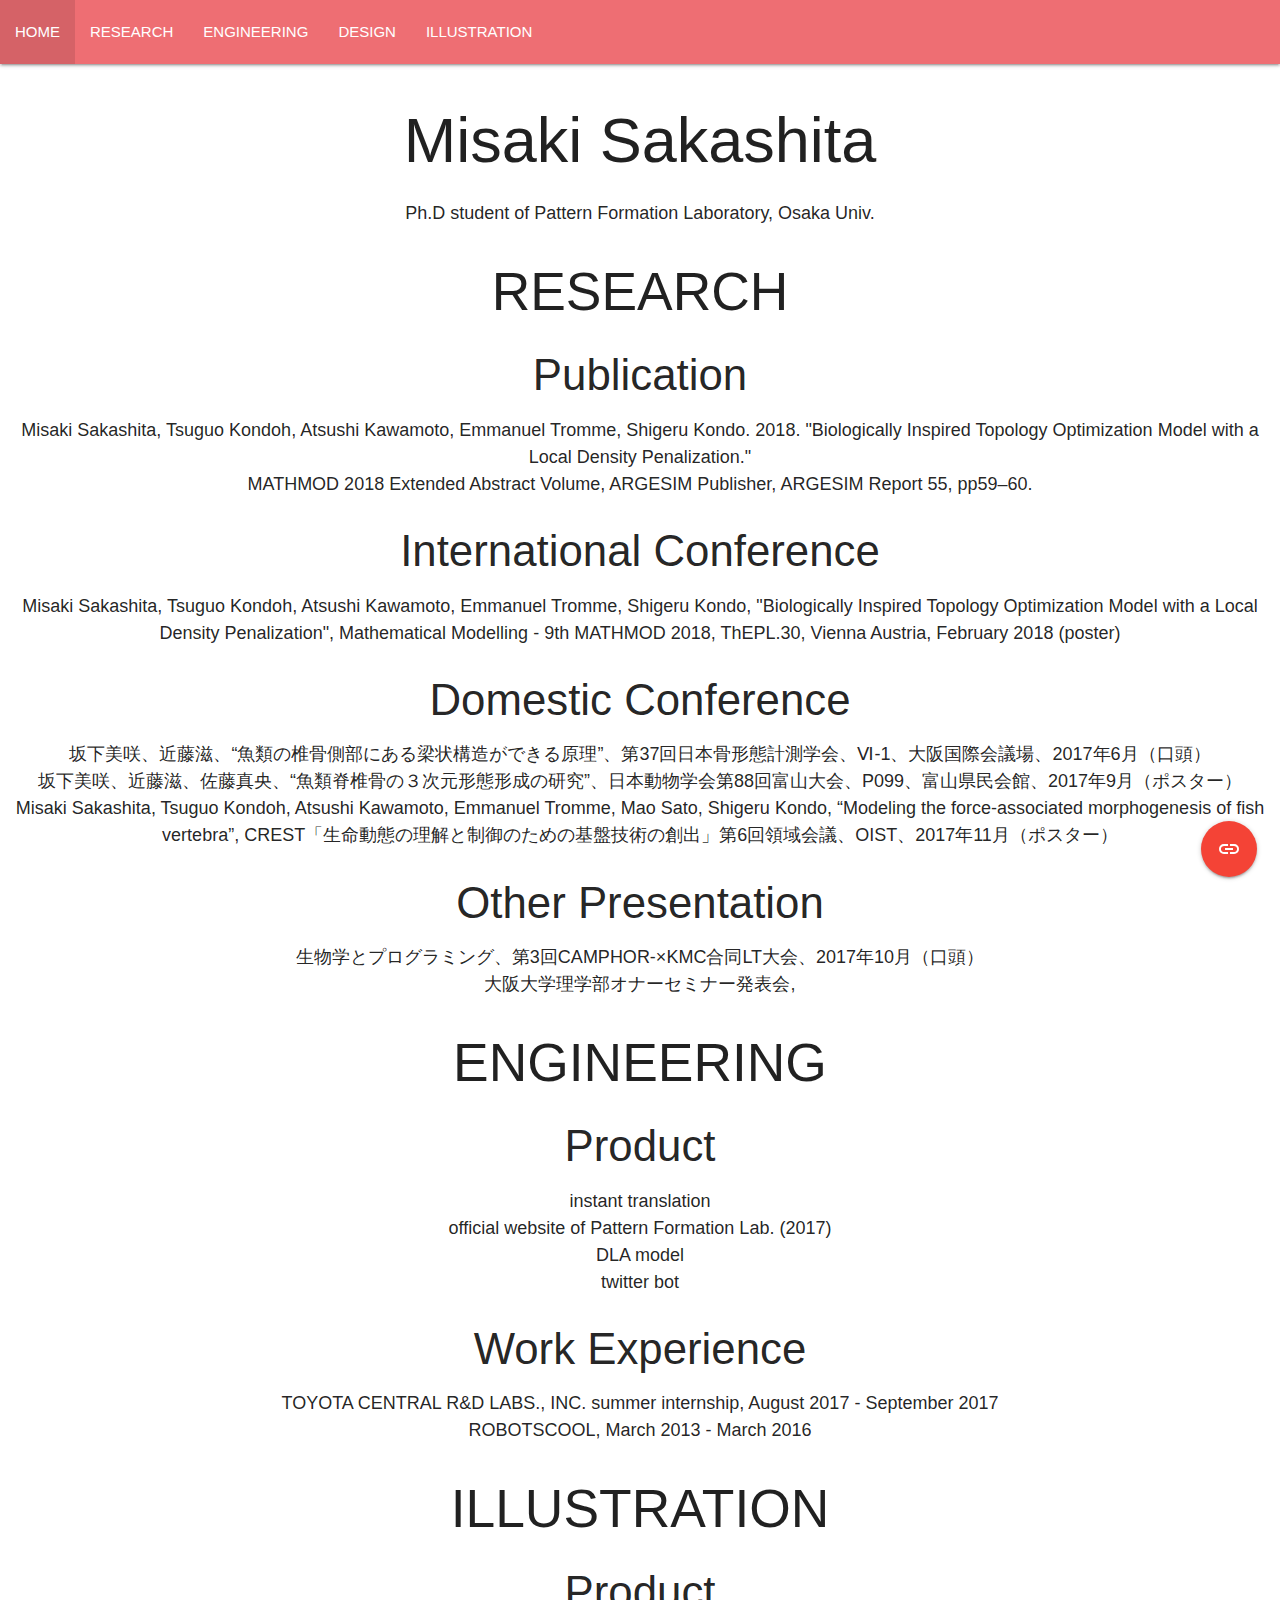
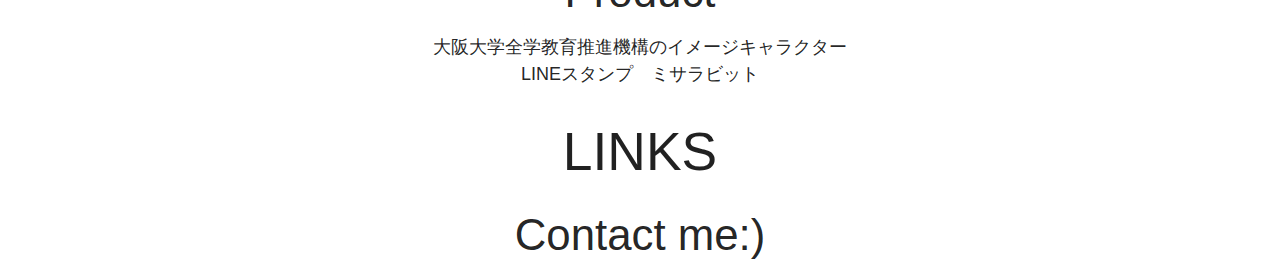
==== index.html @ 88f04515 "initial commit" ====
<!DOCTYPE html>
<html>
    <head>
        <!--Import Google Icon Font-->
        <link href="https://fonts.googleapis.com/icon?family=Material+Icons" rel="stylesheet">
        <!--Import materialize.css-->
        <link type="text/css" rel="stylesheet" href="css/materialize.min.css"  media="screen,projection"/>
        <link type="text/css" rel="stylesheet" href="css/style.css">
        <!--Let browser know website is optimized for mobile-->
        <meta name="viewport" content="width=device-width, initial-scale=1.0"/>
        <title>Misaki Sakashita</title>
    </head>
    <body>
        <nav>
            <ul>
                <li class="tab"><a href="sass.html">HOME</a></li>
                <li class="tab"><a href="badges.html">RESEARCH</a></li>
                <li class="tab"><a href="collapsible.html">ENGINEERING</a></li>
                <li class="tab"><a href="collapsible.html">DESIGN</a></li>
                <li class="tab"><a href="collapsible.html">ILLUSTRATION</a></li>
            </ul>
        </nav>

        <h1>Misaki Sakashita</h1>
        <span>Ph.D student of Pattern Formation Laboratory, Osaka Univ.</span>

        <div class="fixed-action-btn">
            <a class="btn-floating btn-large red waves-effect waves-light ">
                <i class="large material-icons">link</i>
            </a>
        </div>

        <h2>RESEARCH</h2>
        <h3>Publication</h3>
        <p>Misaki Sakashita, Tsuguo Kondoh, Atsushi Kawamoto, Emmanuel Tromme, Shigeru Kondo. 2018. "Biologically Inspired Topology Optimization Model with a Local Density Penalization."<br> MATHMOD 2018 Extended Abstract Volume​, ARGESIM Publisher, ARGESIM Report 55, pp59–60.</p>
        <!-- <h3>Book</h3> -->
        <!-- <p>坂下美咲、近藤滋、動物学の百科事典 第６章 生物の形態形成と反応拡散系, 丸善出版（2018年8月刊行予定）</p> -->
        <h3>International Conference</h3>
        <p>Misaki Sakashita, Tsuguo Kondoh, Atsushi Kawamoto, Emmanuel Tromme, Shigeru Kondo, "Biologically Inspired Topology Optimization Model with a Local Density Penalization", Mathematical Modelling - 9th MATHMOD 2018, ThEPL.30, Vienna Austria, February 2018 (poster)</p>
        <!-- <p>Misaki Sakashita, Tsuguo Kondoh, Atsushi Kawamoto, Emmanuel Tromme, Mao Sato, Shigeru Kondo, Modelling the force-dependent morphogenesis of fish vertebra with topology optimization, 2018 Annual Meeting of the Society for Mathematical Biology & the Japanese Society for Mathematical Biology, Sydney Australia, July 2018 (oral)</p> -->
        <h3>Domestic Conference</h3>
        <p>坂下美咲、近藤滋、“魚類の椎骨側部にある梁状構造ができる原理”、第37回日本骨形態計測学会、Ⅵ-1、大阪国際会議場、2017年6月（口頭）</p>
        <p>坂下美咲、近藤滋、佐藤真央、“魚類脊椎骨の３次元形態形成の研究”、日本動物学会第88回富山大会、P099、富山県民会館、2017年9月（ポスター）</p>
        <p>Misaki Sakashita, Tsuguo Kondoh, Atsushi Kawamoto, Emmanuel Tromme, Mao Sato, Shigeru Kondo, “Modeling the force-associated morphogenesis of fish vertebra”, CREST「生命動態の理解と制御のための基盤技術の創出」第6回領域会議、OIST、2017年11月（ポスター）</p>
        <h3>Other Presentation</h3>
        <p>生物学とプログラミング、第3回CAMPHOR-×KMC合同LT大会、2017年10月（口頭）</p>
        <p>大阪大学理学部オナーセミナー発表会, </p>
        <h2>ENGINEERING</h2>
        <h3>Product</h3>
        <p>instant translation</p>
        <p>official website of Pattern Formation Lab. (2017)</p>
        <p>DLA model</p>
        <p>twitter bot</p>
        <h3>Work Experience</h3>
        <p>TOYOTA CENTRAL R&D LABS., INC. summer internship, August 2017 - September 2017</p>
        <p>ROBOTSCOOL, March 2013 - March 2016</p>
        <!-- <h2>DESIGN</h2> -->
        <!-- <h3>Product</h3> -->
        <h2>ILLUSTRATION</h2>
        <h3>Product</h3>
        <p>大阪大学全学教育推進機構のイメージキャラクター</p>
        <p>LINEスタンプ　ミサラビット</p>
        <h2>LINKS</h2>
        <h3>Contact me:)</h3>
        <!--JavaScript at end of body for optimized loading-->
        <script type="text/javascript" src="js/materialize.min.js"></script>
    </body>
</html>
---- css/style.css ----
body{
    text-align: center;
    font-size: 1.2rem;
}

p{
    margin: 0 10px;
}
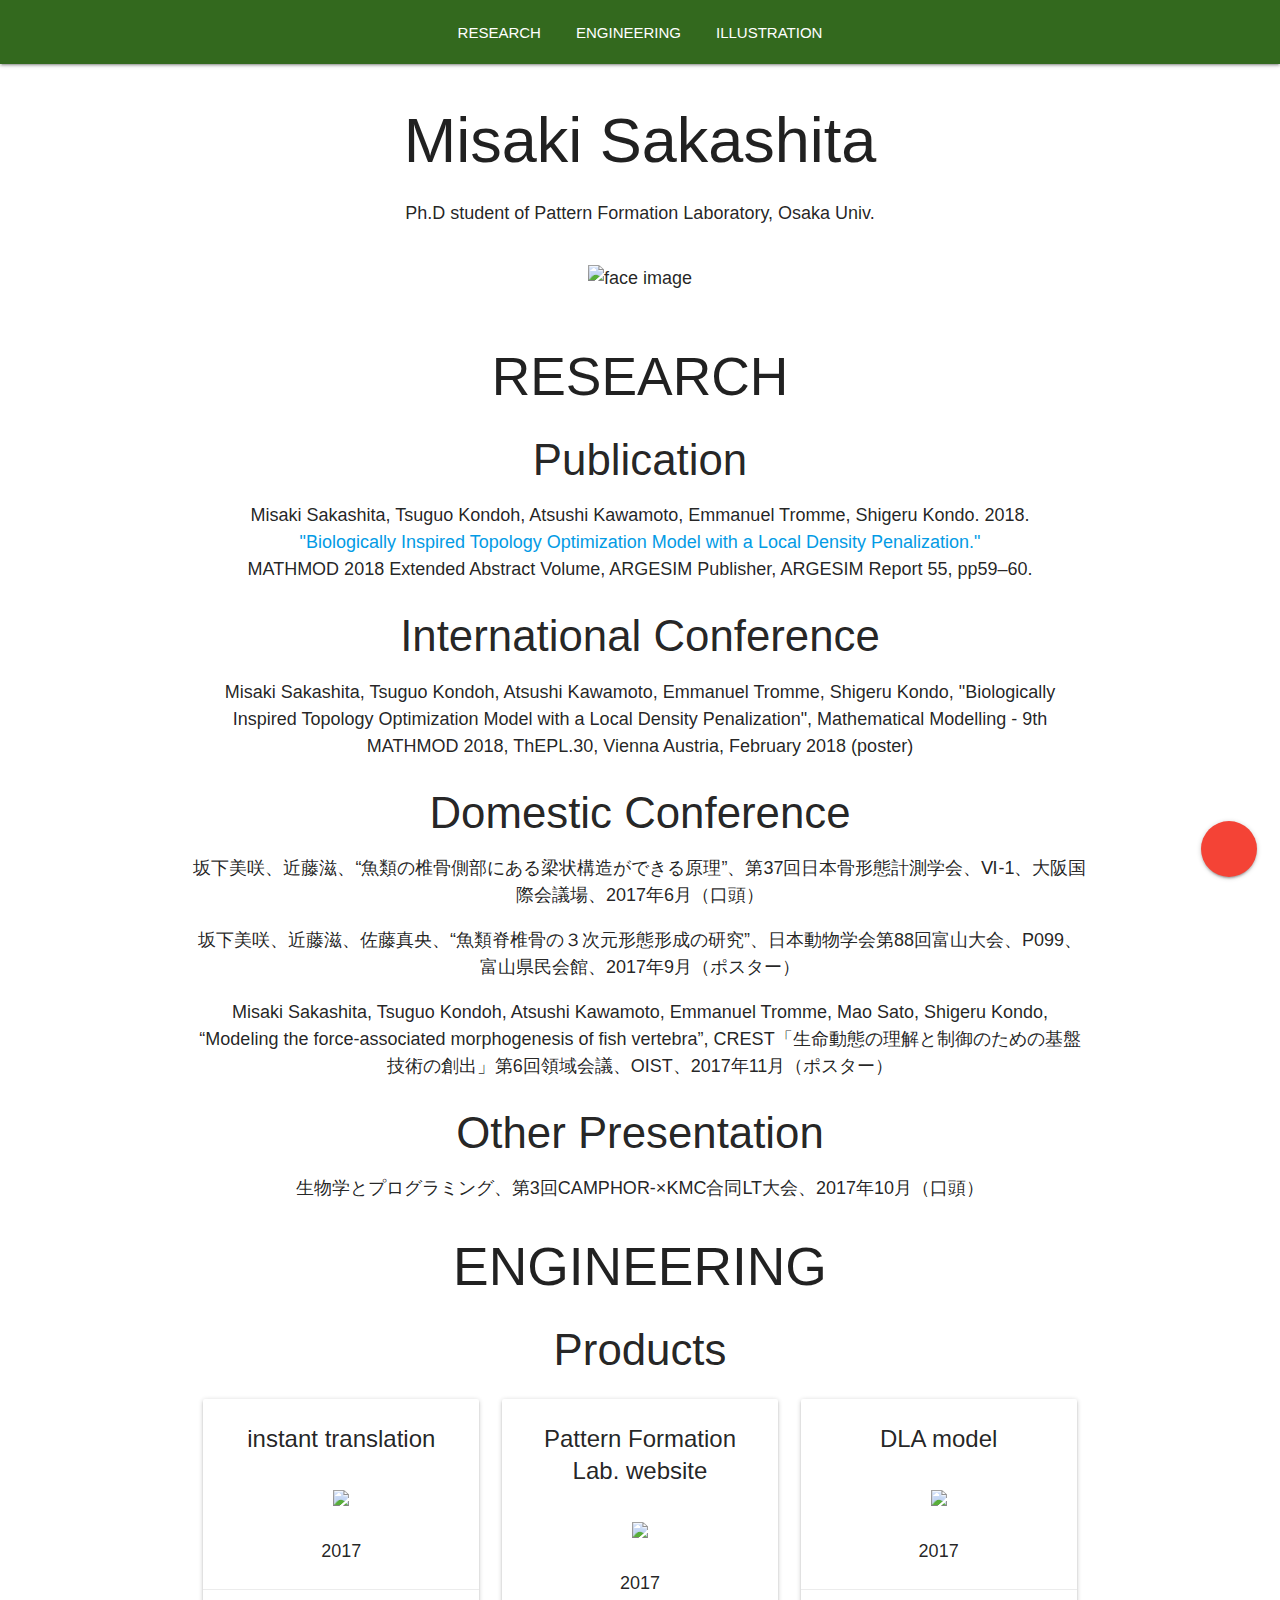
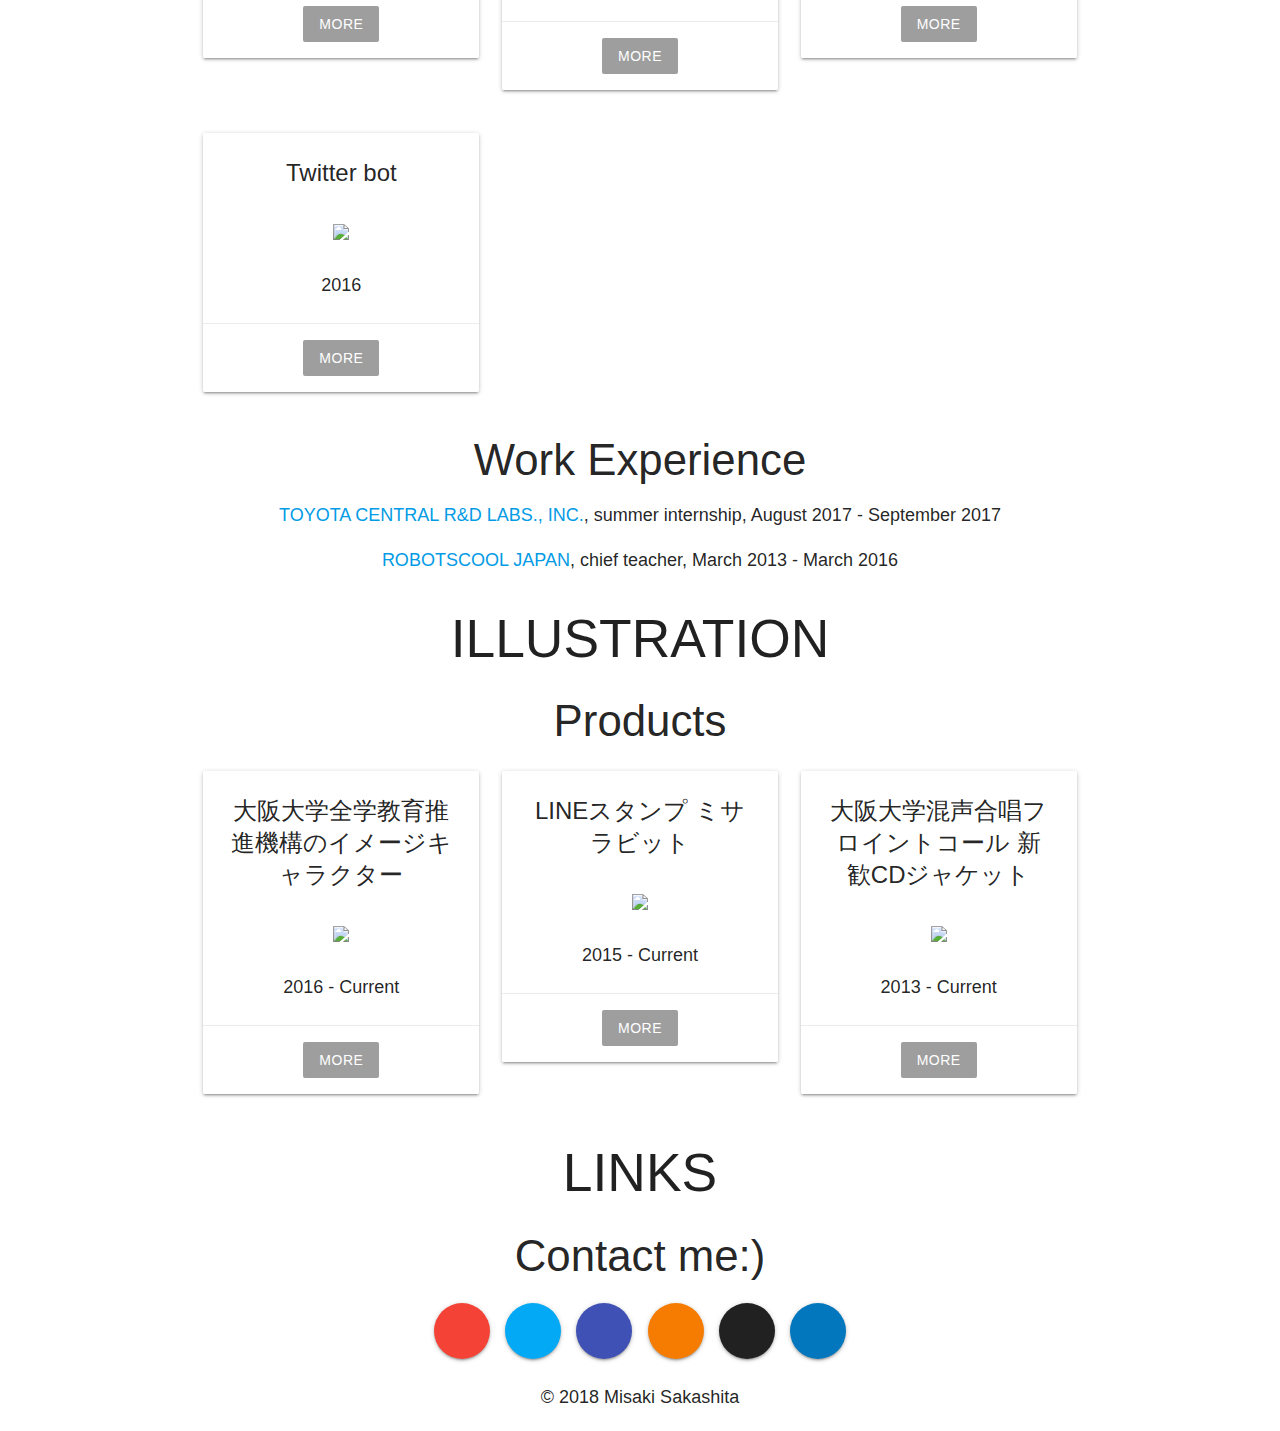
==== commit 0c409969: "add products" ====
--- a/index.html
+++ b/index.html
@@ -3,6 +3,8 @@
     <head>
         <!--Import Google Icon Font-->
         <link href="https://fonts.googleapis.com/icon?family=Material+Icons" rel="stylesheet">
+        <link rel="stylesheet" href="https://use.fontawesome.com/releases/v5.0.13/css/all.css" integrity="sha384-DNOHZ68U8hZfKXOrtjWvjxusGo9WQnrNx2sqG0tfsghAvtVlRW3tvkXWZh58N9jp" crossorigin="anonymous">
+        <link rel='shortcut icon' href='./favicon.ico'/>
         <!--Import materialize.css-->
         <link type="text/css" rel="stylesheet" href="css/materialize.min.css"  media="screen,projection"/>
         <link type="text/css" rel="stylesheet" href="css/style.css">
@@ -11,57 +13,180 @@
         <title>Misaki Sakashita</title>
     </head>
     <body>
-        <nav>
+        <nav class="nav-center light-green darken-4">
             <ul>
-                <li class="tab"><a href="sass.html">HOME</a></li>
                 <li class="tab"><a href="badges.html">RESEARCH</a></li>
                 <li class="tab"><a href="collapsible.html">ENGINEERING</a></li>
-                <li class="tab"><a href="collapsible.html">DESIGN</a></li>
+                <!-- <li class="tab"><a href="collapsible.html">DESIGN</a></li> -->
                 <li class="tab"><a href="collapsible.html">ILLUSTRATION</a></li>
             </ul>
         </nav>
+        <div class="container">
+            <h1>Misaki Sakashita</h1>
+            <p>Ph.D student of Pattern Formation Laboratory, Osaka Univ.</p>
+            <div>
+                <img class="header-icon" src="./images/header.png" width=40% alt="face image"/>
+            </div>
 
-        <h1>Misaki Sakashita</h1>
-        <span>Ph.D student of Pattern Formation Laboratory, Osaka Univ.</span>
+            <div class="fixed-action-btn">
+                <a class="btn-floating btn-large red waves-effect waves-light">
+                    <i class="fas fa-link"></i>
+                </a>
+            </div>
 
-        <div class="fixed-action-btn">
-            <a class="btn-floating btn-large red waves-effect waves-light ">
-                <i class="large material-icons">link</i>
-            </a>
+            <h2>RESEARCH</h2>
+            <h3>Publication</h3>
+            <p>Misaki Sakashita, Tsuguo Kondoh, Atsushi Kawamoto, Emmanuel Tromme, Shigeru Kondo. 2018.<br><a href="https://www.asim-gi.org/publikationen/asim-pub-detail/news/biologically-inspired-topology-optimization-model-with-a-local-density-penalization/?tx_news_pi1%5Bcontroller%5D=News&tx_news_pi1%5Baction%5D=detail&cHash=822c982dd21c79c0af7aadeb0d2defef">"Biologically Inspired Topology Optimization Model with a Local Density Penalization."</a><br> MATHMOD 2018 Extended Abstract Volume​, ARGESIM Publisher, ARGESIM Report 55, pp59–60.</p>
+            <!-- <h3>Book</h3> -->
+            <!-- <p>坂下美咲、近藤滋、動物学の百科事典 第６章 生物の形態形成と反応拡散系, 丸善出版（2018年8月刊行予定）</p> -->
+            <h3>International Conference</h3>
+            <p>Misaki Sakashita, Tsuguo Kondoh, Atsushi Kawamoto, Emmanuel Tromme, Shigeru Kondo, "Biologically Inspired Topology Optimization Model with a Local Density Penalization", Mathematical Modelling - 9th MATHMOD 2018, ThEPL.30, Vienna Austria, February 2018 (poster)</p>
+            <!-- <p>Misaki Sakashita, Tsuguo Kondoh, Atsushi Kawamoto, Emmanuel Tromme, Mao Sato, Shigeru Kondo, Modelling the force-dependent morphogenesis of fish vertebra with topology optimization, 2018 Annual Meeting of the Society for Mathematical Biology & the Japanese Society for Mathematical Biology, Sydney Australia, July 2018 (oral)</p> -->
+            <h3>Domestic Conference</h3>
+            <p>坂下美咲、近藤滋、“魚類の椎骨側部にある梁状構造ができる原理”、第37回日本骨形態計測学会、Ⅵ-1、大阪国際会議場、2017年6月（口頭）</p>
+            <p>坂下美咲、近藤滋、佐藤真央、“魚類脊椎骨の３次元形態形成の研究”、日本動物学会第88回富山大会、P099、富山県民会館、2017年9月（ポスター）</p>
+            <p>Misaki Sakashita, Tsuguo Kondoh, Atsushi Kawamoto, Emmanuel Tromme, Mao Sato, Shigeru Kondo, “Modeling the force-associated morphogenesis of fish vertebra”, CREST「生命動態の理解と制御のための基盤技術の創出」第6回領域会議、OIST、2017年11月（ポスター）</p>
+            <h3>Other Presentation</h3>
+            <p>生物学とプログラミング、第3回CAMPHOR-×KMC合同LT大会、2017年10月（口頭）</p>
+            <h2>ENGINEERING</h2>
+            <h3>Products</h3>
+            <div class="row">
+                <div class="col s4">
+                    <div class="card">
+                        <div class="card-content">
+                            <span class="card-title">instant translation</span>
+                        </div>
+                        <div class="image-container">
+                            <img src="images/instant-translation.png">
+                        </div>
+                        <div class="card-content">
+                            <p>2017</p>
+                        </div>
+                        <div class="card-action">
+                            <a class="btn grey waves-effect z-depth-0" href="https://github.com/marty958/instant-translation">MORE</a>
+                        </div>
+                    </div>
+                </div>
+                <div class="col s4">
+                    <div class="card">
+                        <div class="card-content">
+                            <span class="card-title">Pattern Formation Lab. website</span>
+                        </div>
+                        <div class="image-container">
+                            <img src="images/lab_website.png">
+                        </div>
+                        <div class="card-content">
+                            <p>2017</p>
+                        </div>
+                        <div class="card-action">
+                            <a class="btn grey waves-effect z-depth-0" href="http://www.fbs.osaka-u.ac.jp/labs/skondo/">MORE</a>
+                        </div>
+                    </div>
+                </div>
+                <div class="col s4">
+                    <div class="card">
+                        <div class="card-content">
+                            <span class="card-title">DLA model</span>
+                        </div>
+                        <div class="image-container">
+                            <img src="images/dla.png">
+                        </div>
+                        <div class="card-content">
+                            <p>2017</p>
+                        </div>
+                        <div class="card-action">
+                            <a class="btn grey waves-effect z-depth-0" href="#">MORE</a>
+                        </div>
+                    </div>
+                </div>
+            </div>
+            <div class="row">
+                <div class="col s4">
+                    <div class="card">
+                        <div class="card-content">
+                            <span class="card-title">Twitter bot</span>
+                        </div>
+                        <div class="image-container">
+                            <img src="images/Noimage.png">
+                        </div>
+                        <div class="card-content">
+                            <p>2016</p>
+                        </div>
+                        <div class="card-action">
+                            <a class="btn grey waves-effect z-depth-0" href="#">MORE</a>
+                        </div>
+                    </div>
+                </div>
+            </div>
+            <h3>Work Experience</h3>
+            <p><a href="https://www.tytlabs.com/">TOYOTA CENTRAL R&D LABS., INC.</a>, summer internship, August 2017 - September 2017</p>
+            <p><a href="http://robotscool.com/jp/">ROBOTSCOOL JAPAN</a>, chief teacher, March 2013 - March 2016</p>
+            <!-- <h2>DESIGN</h2> -->
+            <!-- <h3>Product</h3> -->
+            <h2>ILLUSTRATION</h2>
+            <h3>Products</h3>
+            <div class="row">
+                <div class="col s4">
+                    <div class="card">
+                        <div class="card-content">
+                            <span class="card-title">大阪大学全学教育推進機構のイメージキャラクター</span>
+                        </div>
+                        <div class="image-container">
+                            <img src="images/celas-kun-study.png">
+                        </div>
+                        <div class="card-content">
+                            <p>2016 - Current</p>
+                        </div>
+                        <div class="card-action">
+                            <a class="btn grey waves-effect z-depth-0" href="http://www.celas.osaka-u.ac.jp/copyright/">MORE</a>
+                        </div>
+                    </div>
+                </div>
+                <div class="col s4">
+                    <div class="card">
+                        <div class="card-content">
+                            <span class="card-title">LINEスタンプ ミサラビット</span>
+                        </div>
+                        <div class="image-container">
+                            <img src="images/misarabbit.png">
+                        </div>
+                        <div class="card-content">
+                            <p>2015 - Current</p>
+                        </div>
+                        <div class="card-action">
+                            <a class="btn grey waves-effect z-depth-0" href="https://store.line.me/stickershop/product/1245773/ja">MORE</a>
+                        </div>
+                    </div>
+                </div>
+                <div class="col s4">
+                    <div class="card">
+                        <div class="card-content">
+                            <span class="card-title">大阪大学混声合唱フロイントコール 新歓CDジャケット</span>
+                        </div>
+                        <div class="image-container">
+                            <img src="images/Noimage.png">
+                        </div>
+                        <div class="card-content">
+                            <p>2013 - Current</p>
+                        </div>
+                        <div class="card-action">
+                            <a class="btn grey waves-effect z-depth-0" href="http://sound.jp/freund/index.html">MORE</a>
+                        </div>
+                    </div>
+                </div>
+            </div>
+            <h2>LINKS</h2>
+            <h3>Contact me:)</h3>
+            <div class="icon-container">
+                <a class="btn-floating btn-large waves-effect waves-light red" href="mailto:skstmsk.support@gmail.com"><i class="fas fa-envelope"></i></a>
+                <a class="btn-floating btn-large waves-effect waves-light light-blue" href="https://twitter.com/marty1martie"><i class="fab fa-twitter fa-2x"></i></a>
+                <a class="btn-floating btn-large waves-effect waves-light indigo" href="https://www.facebook.com/misaki.sakashita.129?ref=bookmarks"><i class="fab fa-facebook fa-2x"></i></a>
+                <a class="btn-floating btn-large waves-effect waves-light orange darken-2" href="http://skstmrty.hatenablog.com/"><i class="fas fa-rss fa-2x"></i></a>
+                <a class="btn-floating btn-large waves-effect waves-light grey darken-4" href="https://github.com/marty958"><i class="fab fa-github fa-2x"></i></a>
+                <a class="btn-floating btn-large waves-effect waves-light light-blue darken-3" href="https://www.slideshare.net/skstmsk?utm_campaign=profiletracking&utm_medium=sssite&utm_source=ssslideview"><i class="fab fa-slideshare fa-2x"></i></a>
+            </div>
         </div>
-
-        <h2>RESEARCH</h2>
-        <h3>Publication</h3>
-        <p>Misaki Sakashita, Tsuguo Kondoh, Atsushi Kawamoto, Emmanuel Tromme, Shigeru Kondo. 2018. "Biologically Inspired Topology Optimization Model with a Local Density Penalization."<br> MATHMOD 2018 Extended Abstract Volume​, ARGESIM Publisher, ARGESIM Report 55, pp59–60.</p>
-        <!-- <h3>Book</h3> -->
-        <!-- <p>坂下美咲、近藤滋、動物学の百科事典 第６章 生物の形態形成と反応拡散系, 丸善出版（2018年8月刊行予定）</p> -->
-        <h3>International Conference</h3>
-        <p>Misaki Sakashita, Tsuguo Kondoh, Atsushi Kawamoto, Emmanuel Tromme, Shigeru Kondo, "Biologically Inspired Topology Optimization Model with a Local Density Penalization", Mathematical Modelling - 9th MATHMOD 2018, ThEPL.30, Vienna Austria, February 2018 (poster)</p>
-        <!-- <p>Misaki Sakashita, Tsuguo Kondoh, Atsushi Kawamoto, Emmanuel Tromme, Mao Sato, Shigeru Kondo, Modelling the force-dependent morphogenesis of fish vertebra with topology optimization, 2018 Annual Meeting of the Society for Mathematical Biology & the Japanese Society for Mathematical Biology, Sydney Australia, July 2018 (oral)</p> -->
-        <h3>Domestic Conference</h3>
-        <p>坂下美咲、近藤滋、“魚類の椎骨側部にある梁状構造ができる原理”、第37回日本骨形態計測学会、Ⅵ-1、大阪国際会議場、2017年6月（口頭）</p>
-        <p>坂下美咲、近藤滋、佐藤真央、“魚類脊椎骨の３次元形態形成の研究”、日本動物学会第88回富山大会、P099、富山県民会館、2017年9月（ポスター）</p>
-        <p>Misaki Sakashita, Tsuguo Kondoh, Atsushi Kawamoto, Emmanuel Tromme, Mao Sato, Shigeru Kondo, “Modeling the force-associated morphogenesis of fish vertebra”, CREST「生命動態の理解と制御のための基盤技術の創出」第6回領域会議、OIST、2017年11月（ポスター）</p>
-        <h3>Other Presentation</h3>
-        <p>生物学とプログラミング、第3回CAMPHOR-×KMC合同LT大会、2017年10月（口頭）</p>
-        <p>大阪大学理学部オナーセミナー発表会, </p>
-        <h2>ENGINEERING</h2>
-        <h3>Product</h3>
-        <p>instant translation</p>
-        <p>official website of Pattern Formation Lab. (2017)</p>
-        <p>DLA model</p>
-        <p>twitter bot</p>
-        <h3>Work Experience</h3>
-        <p>TOYOTA CENTRAL R&D LABS., INC. summer internship, August 2017 - September 2017</p>
-        <p>ROBOTSCOOL, March 2013 - March 2016</p>
-        <!-- <h2>DESIGN</h2> -->
-        <!-- <h3>Product</h3> -->
-        <h2>ILLUSTRATION</h2>
-        <h3>Product</h3>
-        <p>大阪大学全学教育推進機構のイメージキャラクター</p>
-        <p>LINEスタンプ　ミサラビット</p>
-        <h2>LINKS</h2>
-        <h3>Contact me:)</h3>
+        <footer>&copy; 2018 Misaki Sakashita</footer>
         <!--JavaScript at end of body for optimized loading-->
         <script type="text/javascript" src="js/materialize.min.js"></script>
     </body>
--- a/css/style.css
+++ b/css/style.css
@@ -3,6 +3,38 @@
     font-size: 1.2rem;
 }
 
-p{
+/* p{
     margin: 0 10px;
+} */
+
+nav.nav-center ul{
+    text-align: center;
 }
+nav.nav-center ul li{
+    display: inline;
+    float: none;
+}
+nav.nav-center ul li a{
+    display: inline-block;
+}
+img.header-icon{
+    margin: 20px 0;
+}
+
+.card img{
+    width: 100%;
+}
+
+.icon-container{
+    margin: 10px 0;
+}
+.icon-container a{
+    margin: 5px;
+}
+footer{
+    margin: 20px 0;
+    text-align: center;
+}
+/* .icon-container i{
+    margin: 10px;
+} */
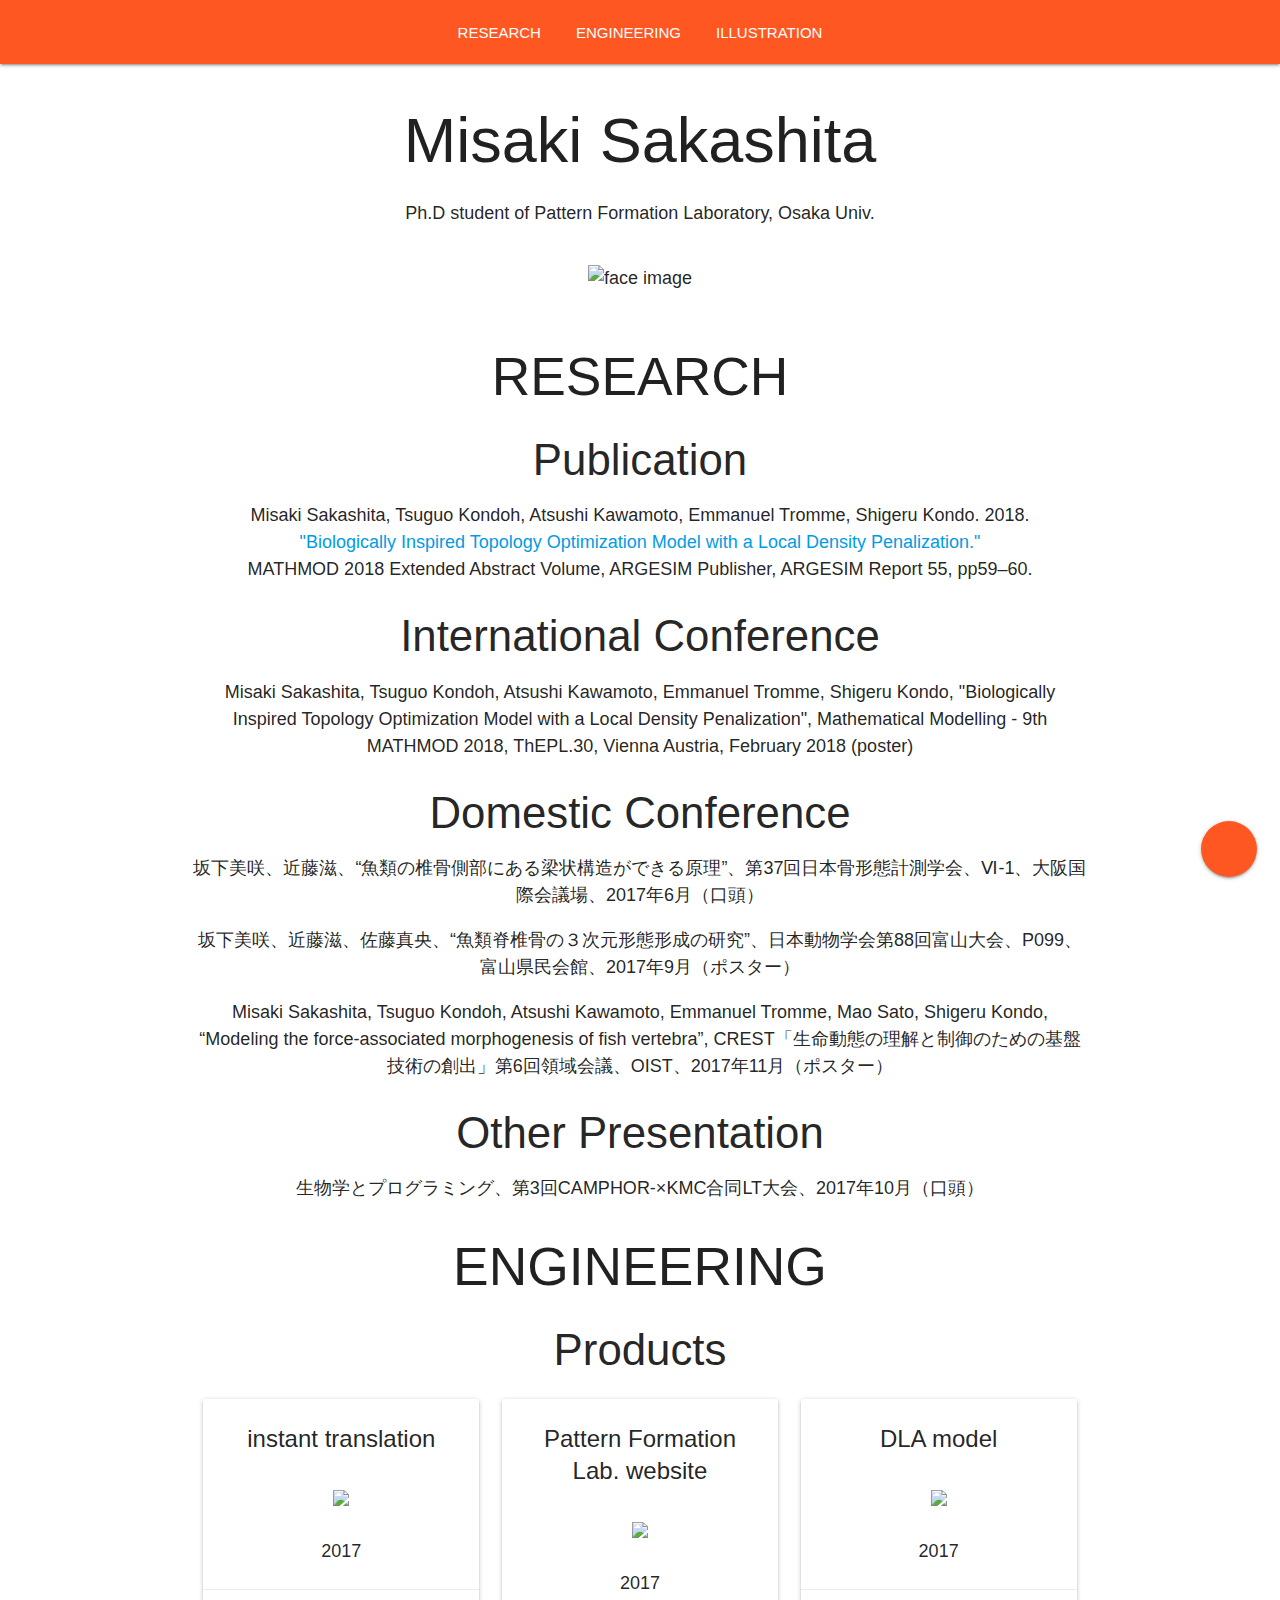
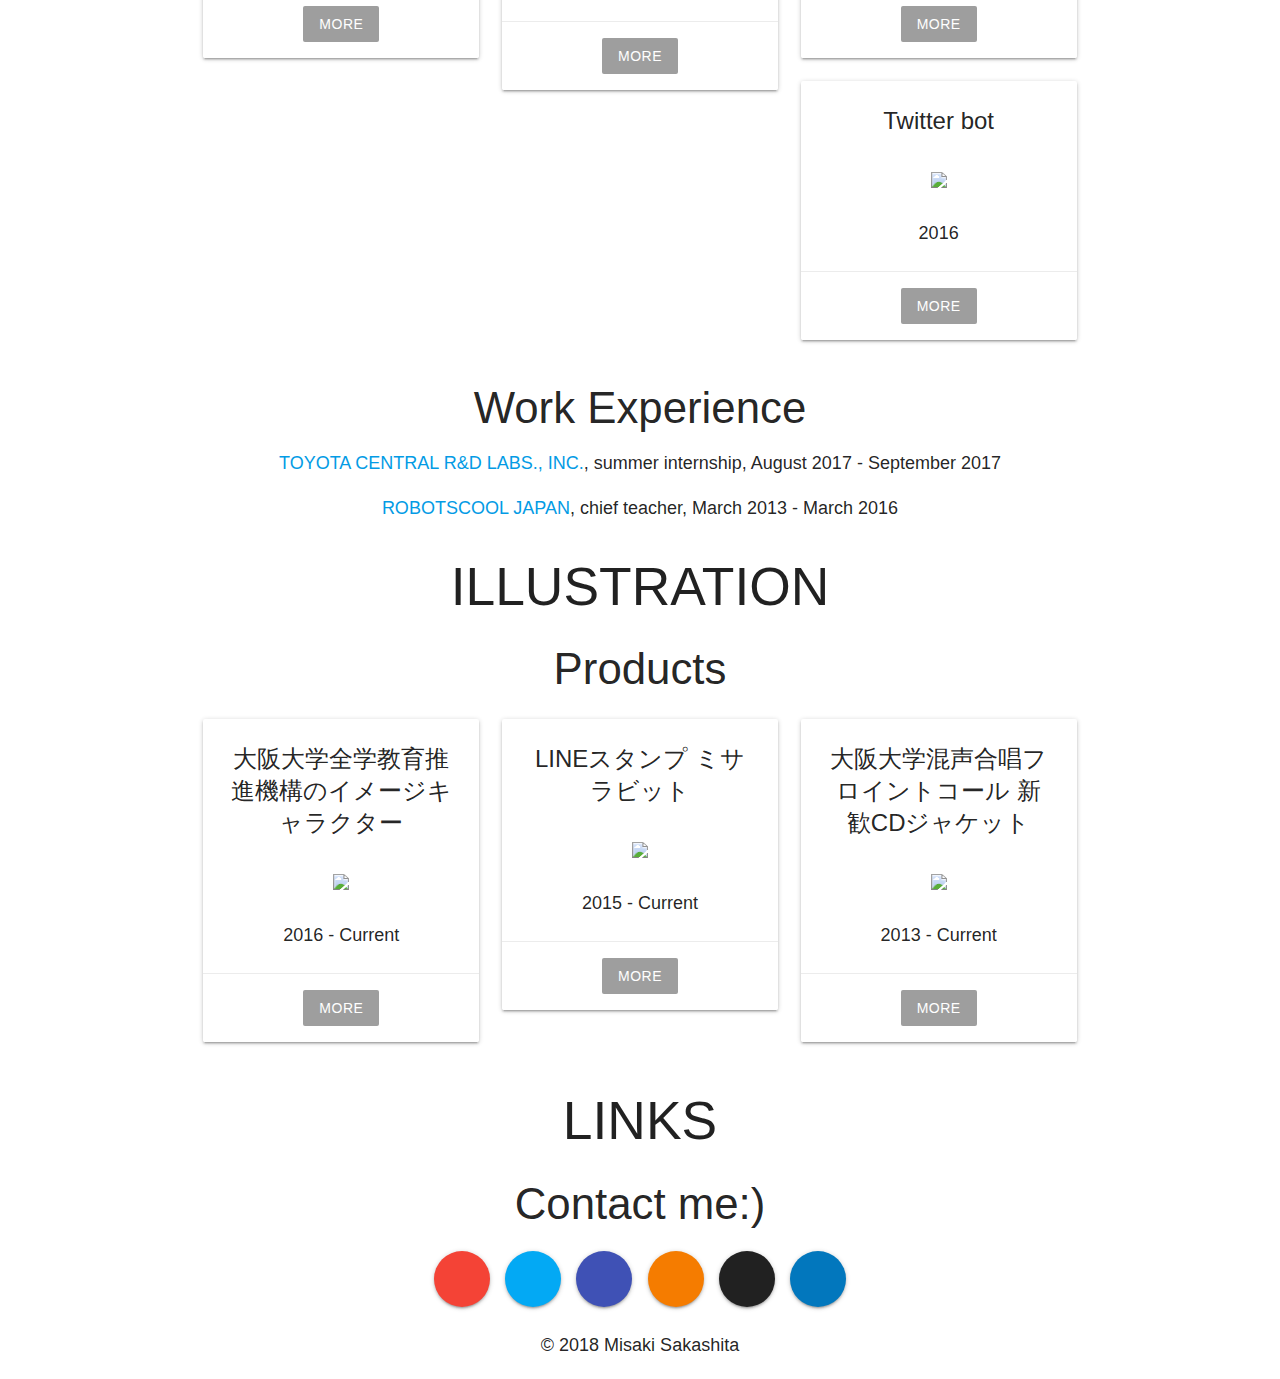
==== commit ab2cb2a5: "add scroll and responsive design" ====
--- a/index.html
+++ b/index.html
@@ -1,6 +1,9 @@
 <!DOCTYPE html>
 <html>
     <head>
+        <meta charset="utf-8">
+    	<meta http-equiv="X-UA-Compatible" content="IE=edge">
+    	<meta name="viewport" content="width=device-width, initial-scale=1">
         <!--Import Google Icon Font-->
         <link href="https://fonts.googleapis.com/icon?family=Material+Icons" rel="stylesheet">
         <link rel="stylesheet" href="https://use.fontawesome.com/releases/v5.0.13/css/all.css" integrity="sha384-DNOHZ68U8hZfKXOrtjWvjxusGo9WQnrNx2sqG0tfsghAvtVlRW3tvkXWZh58N9jp" crossorigin="anonymous">
@@ -11,30 +14,52 @@
         <!--Let browser know website is optimized for mobile-->
         <meta name="viewport" content="width=device-width, initial-scale=1.0"/>
         <title>Misaki Sakashita</title>
+        <!-- Import jQuery -->
+        <script type="text/javascript" src="http://ajax.googleapis.com/ajax/libs/jquery/1.3.2/jquery.min.js"></script>
+
+        <!-- smooth scroll -->
+        <script>
+        $(function(){
+           // #で始まるアンカーをクリックした場合に処理
+           $('a[href^=#]').click(function() {
+              // スクロールの速度
+              var speed = 400; // ミリ秒
+              // アンカーの値取得
+              var href= $(this).attr("href");
+              // 移動先を取得
+              var target = $(href == "#" || href == "" ? 'html' : href);
+              // 移動先を数値で取得
+              var position = target.offset().top;
+              // スムーススクロール
+              $('body,html').animate({scrollTop:position}, speed, 'swing');
+              return false;
+           });
+        });
+        </script>
     </head>
     <body>
-        <nav class="nav-center light-green darken-4">
+        <nav class="nav-center deep-orange">
             <ul>
-                <li class="tab"><a href="badges.html">RESEARCH</a></li>
-                <li class="tab"><a href="collapsible.html">ENGINEERING</a></li>
+                <li class="tab"><a href="#research">RESEARCH</a></li>
+                <li class="tab"><a href="#engineering">ENGINEERING</a></li>
                 <!-- <li class="tab"><a href="collapsible.html">DESIGN</a></li> -->
-                <li class="tab"><a href="collapsible.html">ILLUSTRATION</a></li>
+                <li class="tab"><a href="#illustration">ILLUSTRATION</a></li>
             </ul>
         </nav>
         <div class="container">
             <h1>Misaki Sakashita</h1>
             <p>Ph.D student of Pattern Formation Laboratory, Osaka Univ.</p>
-            <div>
+            <!-- <div> -->
                 <img class="header-icon" src="./images/header.png" width=40% alt="face image"/>
-            </div>
+            <!-- </div> -->
 
             <div class="fixed-action-btn">
-                <a class="btn-floating btn-large red waves-effect waves-light">
+                <a href="#links" class="btn-floating btn-large deep-orange waves-effect waves-light">
                     <i class="fas fa-link"></i>
                 </a>
             </div>
 
-            <h2>RESEARCH</h2>
+            <h2 id="research">RESEARCH</h2>
             <h3>Publication</h3>
             <p>Misaki Sakashita, Tsuguo Kondoh, Atsushi Kawamoto, Emmanuel Tromme, Shigeru Kondo. 2018.<br><a href="https://www.asim-gi.org/publikationen/asim-pub-detail/news/biologically-inspired-topology-optimization-model-with-a-local-density-penalization/?tx_news_pi1%5Bcontroller%5D=News&tx_news_pi1%5Baction%5D=detail&cHash=822c982dd21c79c0af7aadeb0d2defef">"Biologically Inspired Topology Optimization Model with a Local Density Penalization."</a><br> MATHMOD 2018 Extended Abstract Volume​, ARGESIM Publisher, ARGESIM Report 55, pp59–60.</p>
             <!-- <h3>Book</h3> -->
@@ -48,10 +73,10 @@
             <p>Misaki Sakashita, Tsuguo Kondoh, Atsushi Kawamoto, Emmanuel Tromme, Mao Sato, Shigeru Kondo, “Modeling the force-associated morphogenesis of fish vertebra”, CREST「生命動態の理解と制御のための基盤技術の創出」第6回領域会議、OIST、2017年11月（ポスター）</p>
             <h3>Other Presentation</h3>
             <p>生物学とプログラミング、第3回CAMPHOR-×KMC合同LT大会、2017年10月（口頭）</p>
-            <h2>ENGINEERING</h2>
+            <h2 id="engineering">ENGINEERING</h2>
             <h3>Products</h3>
             <div class="row">
-                <div class="col s4">
+                <div class="col s12 m4 l4 xl4">
                     <div class="card">
                         <div class="card-content">
                             <span class="card-title">instant translation</span>
@@ -63,11 +88,11 @@
                             <p>2017</p>
                         </div>
                         <div class="card-action">
-                            <a class="btn grey waves-effect z-depth-0" href="https://github.com/marty958/instant-translation">MORE</a>
-                        </div>
-                    </div>
-                </div>
-                <div class="col s4">
+                            <a class="btn grey waves-effect waves-light z-depth-0" href="https://github.com/marty958/instant-translation">MORE</a>
+                        </div>
+                    </div>
+                </div>
+                <div class="col s12 m4 l4 xl4">
                     <div class="card">
                         <div class="card-content">
                             <span class="card-title">Pattern Formation Lab. website</span>
@@ -79,11 +104,11 @@
                             <p>2017</p>
                         </div>
                         <div class="card-action">
-                            <a class="btn grey waves-effect z-depth-0" href="http://www.fbs.osaka-u.ac.jp/labs/skondo/">MORE</a>
-                        </div>
-                    </div>
-                </div>
-                <div class="col s4">
+                            <a class="btn grey waves-effect waves-light z-depth-0" href="http://www.fbs.osaka-u.ac.jp/labs/skondo/">MORE</a>
+                        </div>
+                    </div>
+                </div>
+                <div class="col s12 m4 l4 xl4">
                     <div class="card">
                         <div class="card-content">
                             <span class="card-title">DLA model</span>
@@ -95,13 +120,11 @@
                             <p>2017</p>
                         </div>
                         <div class="card-action">
-                            <a class="btn grey waves-effect z-depth-0" href="#">MORE</a>
-                        </div>
-                    </div>
-                </div>
-            </div>
-            <div class="row">
-                <div class="col s4">
+                            <a class="btn grey waves-effect waves-light z-depth-0" href="#">MORE</a>
+                        </div>
+                    </div>
+                </div>
+                <div class="col s12 m4 l4 xl4">
                     <div class="card">
                         <div class="card-content">
                             <span class="card-title">Twitter bot</span>
@@ -113,7 +136,7 @@
                             <p>2016</p>
                         </div>
                         <div class="card-action">
-                            <a class="btn grey waves-effect z-depth-0" href="#">MORE</a>
+                            <a class="btn grey waves-effect waves-light z-depth-0" href="#">MORE</a>
                         </div>
                     </div>
                 </div>
@@ -123,10 +146,10 @@
             <p><a href="http://robotscool.com/jp/">ROBOTSCOOL JAPAN</a>, chief teacher, March 2013 - March 2016</p>
             <!-- <h2>DESIGN</h2> -->
             <!-- <h3>Product</h3> -->
-            <h2>ILLUSTRATION</h2>
+            <h2 id="illustration">ILLUSTRATION</h2>
             <h3>Products</h3>
             <div class="row">
-                <div class="col s4">
+                <div class="col s12 m4 l4 xl4">
                     <div class="card">
                         <div class="card-content">
                             <span class="card-title">大阪大学全学教育推進機構のイメージキャラクター</span>
@@ -138,11 +161,11 @@
                             <p>2016 - Current</p>
                         </div>
                         <div class="card-action">
-                            <a class="btn grey waves-effect z-depth-0" href="http://www.celas.osaka-u.ac.jp/copyright/">MORE</a>
-                        </div>
-                    </div>
-                </div>
-                <div class="col s4">
+                            <a class="btn grey waves-effect waves-light z-depth-0" href="http://www.celas.osaka-u.ac.jp/copyright/">MORE</a>
+                        </div>
+                    </div>
+                </div>
+                <div class="col s12 m4 l4 xl4">
                     <div class="card">
                         <div class="card-content">
                             <span class="card-title">LINEスタンプ ミサラビット</span>
@@ -154,28 +177,28 @@
                             <p>2015 - Current</p>
                         </div>
                         <div class="card-action">
-                            <a class="btn grey waves-effect z-depth-0" href="https://store.line.me/stickershop/product/1245773/ja">MORE</a>
-                        </div>
-                    </div>
-                </div>
-                <div class="col s4">
+                            <a class="btn grey waves-effect waves-light z-depth-0" href="https://store.line.me/stickershop/product/1245773/ja">MORE</a>
+                        </div>
+                    </div>
+                </div>
+                <div class="col s12 m4 l4 xl4">
                     <div class="card">
                         <div class="card-content">
                             <span class="card-title">大阪大学混声合唱フロイントコール 新歓CDジャケット</span>
                         </div>
                         <div class="image-container">
-                            <img src="images/Noimage.png">
+                            <img src="images/cdjacket.jpg">
                         </div>
                         <div class="card-content">
                             <p>2013 - Current</p>
                         </div>
                         <div class="card-action">
-                            <a class="btn grey waves-effect z-depth-0" href="http://sound.jp/freund/index.html">MORE</a>
-                        </div>
-                    </div>
-                </div>
-            </div>
-            <h2>LINKS</h2>
+                            <a class="btn grey waves-effect waves-light z-depth-0" href="http://sound.jp/freund/index.html">MORE</a>
+                        </div>
+                    </div>
+                </div>
+            </div>
+            <h2 id="links">LINKS</h2>
             <h3>Contact me:)</h3>
             <div class="icon-container">
                 <a class="btn-floating btn-large waves-effect waves-light red" href="mailto:skstmsk.support@gmail.com"><i class="fas fa-envelope"></i></a>
--- a/css/style.css
+++ b/css/style.css
@@ -1,11 +1,8 @@
 body{
     text-align: center;
     font-size: 1.2rem;
+    font-family: -apple-system, BlinkMacSystemFont, "Helvetica Neue", "Yu Gothic", Verdana, "メイリオ", "M+ 1p", sans-serif;
 }
-
-/* p{
-    margin: 0 10px;
-} */
 
 nav.nav-center ul{
     text-align: center;
